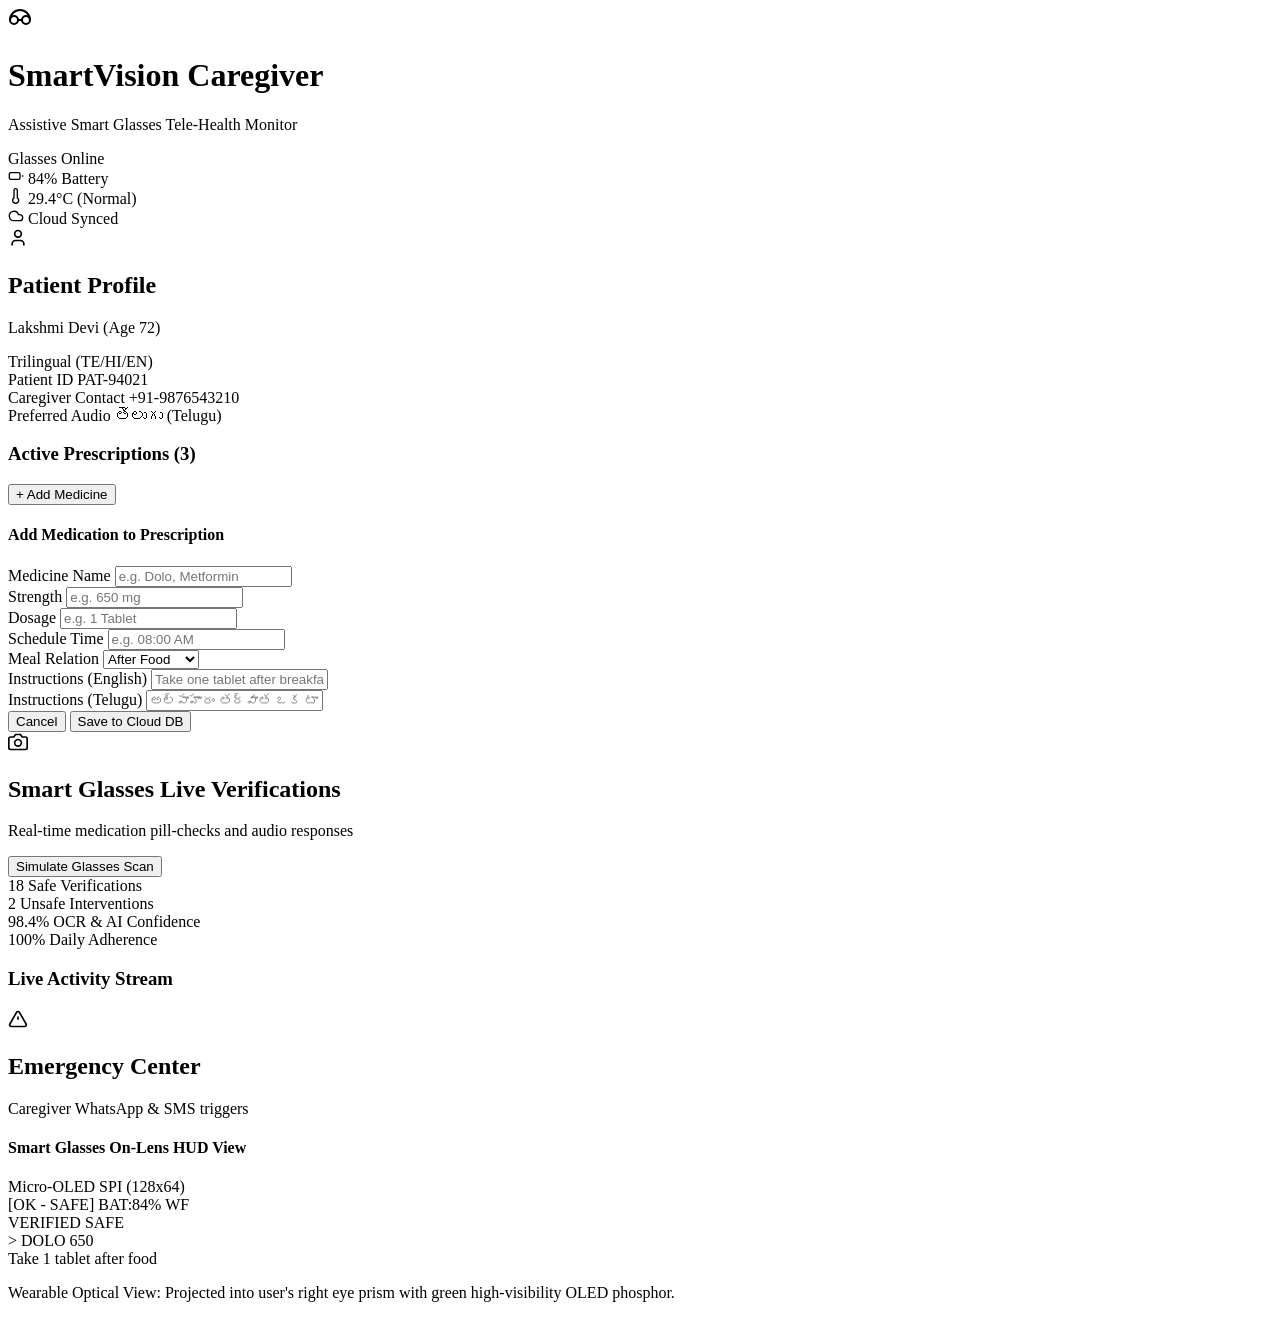
==== Backend/src/smartvision_backend/static/index.html @ 0db8f900 "feat(full-software): add Caregiver Portal, Emergency Alerts, on-lens HUD driver, and Power Manager w" ====
<!DOCTYPE html>
<html lang="en">
<head>
  <meta charset="UTF-8">
  <meta name="viewport" content="width=device-width, initial-scale=1.0">
  <meta name="description" content="SmartVision Caregiver Portal - Real-time medication verification monitoring, prescription management, and emergency alerts for assistive smart glasses.">
  <title>SmartVision | Caregiver & Tele-Health Portal</title>
  <link rel="preconnect" href="https://fonts.googleapis.com">
  <link rel="preconnect" href="https://fonts.gstatic.com" crossorigin>
  <link href="https://fonts.googleapis.com/css2?family=Plus+Jakarta+Sans:wght@300;400;500;600;700;800&family=JetBrains+Mono:wght@400;500;600&display=swap" rel="stylesheet">
  <link rel="stylesheet" href="/static/style.css">
</head>
<body class="dark-theme">
  <!-- Top Navigation Header -->
  <header class="app-header">
    <div class="brand">
      <div class="logo-icon">
        <svg width="24" height="24" viewBox="0 0 24 24" fill="none" stroke="currentColor" stroke-width="2">
          <circle cx="6" cy="12" r="4"/>
          <circle cx="18" cy="12" r="4"/>
          <path d="M10 12h4"/>
          <path d="M2 12a10 10 0 0 1 20 0"/>
        </svg>
      </div>
      <div>
        <h1 class="brand-title">SmartVision <span>Caregiver</span></h1>
        <p class="brand-sub">Assistive Smart Glasses Tele-Health Monitor</p>
      </div>
    </div>

    <!-- Live Telemetry Badges -->
    <div class="telemetry-bar">
      <div class="telemetry-chip chip-online">
        <span class="status-dot pulse-green"></span>
        <span id="device-status">Glasses Online</span>
      </div>
      <div class="telemetry-chip">
        <svg width="16" height="16" viewBox="0 0 24 24" fill="none" stroke="currentColor" stroke-width="2"><rect x="2" y="7" width="16" height="10" rx="2"/><line x1="22" y1="11" x2="22" y2="13"/></svg>
        <span id="battery-level">84% Battery</span>
      </div>
      <div class="telemetry-chip">
        <svg width="16" height="16" viewBox="0 0 24 24" fill="none" stroke="currentColor" stroke-width="2"><path d="M14 14.76V3.5a2.5 2.5 0 0 0-5 0v11.26a4.5 4.5 0 1 0 5 0z"/></svg>
        <span id="temple-temp">29.4°C (Normal)</span>
      </div>
      <div class="telemetry-chip chip-cloud">
        <svg width="16" height="16" viewBox="0 0 24 24" fill="none" stroke="currentColor" stroke-width="2"><path d="M17.5 19H9a7 7 0 1 1 6.71-9h1.79a4.5 4.5 0 1 1 0 9Z"/></svg>
        <span>Cloud Synced</span>
      </div>
    </div>
  </header>

  <!-- Main Portal Layout -->
  <main class="portal-grid">
    <!-- Left Column: Patient Profile & Prescription Authoring -->
    <section class="portal-card patient-card">
      <div class="card-header">
        <div class="header-icon user-icon">
          <svg width="20" height="20" viewBox="0 0 24 24" fill="none" stroke="currentColor" stroke-width="2"><path d="M19 21v-2a4 4 0 0 0-4-4H9a4 4 0 0 0-4 4v2"/><circle cx="12" cy="7" r="4"/></svg>
        </div>
        <div>
          <h2>Patient Profile</h2>
          <p class="subtitle" id="patient-name-display">Lakshmi Devi (Age 72)</p>
        </div>
        <span class="badge badge-accent">Trilingual (TE/HI/EN)</span>
      </div>

      <div class="patient-quick-info">
        <div class="info-item">
          <span class="label">Patient ID</span>
          <span class="value mono">PAT-94021</span>
        </div>
        <div class="info-item">
          <span class="label">Caregiver Contact</span>
          <span class="value mono">+91-9876543210</span>
        </div>
        <div class="info-item">
          <span class="label">Preferred Audio</span>
          <span class="value">తెలుగు (Telugu)</span>
        </div>
      </div>

      <!-- Prescriptions Section -->
      <div class="section-title-row">
        <h3>Active Prescriptions (<span id="prescriptions-count">3</span>)</h3>
        <button id="btn-add-med" class="btn btn-secondary btn-sm">+ Add Medicine</button>
      </div>

      <div class="prescriptions-list" id="prescriptions-list">
        <!-- Injected dynamically via JS -->
      </div>

      <!-- New Prescription Modal / Drawer Form -->
      <div id="modal-add-med" class="modal-form hidden">
        <h4>Add Medication to Prescription</h4>
        <form id="form-add-med">
          <div class="form-row">
            <label>Medicine Name</label>
            <input type="text" id="input-med-name" placeholder="e.g. Dolo, Metformin" required>
          </div>
          <div class="form-row form-grid-2">
            <div>
              <label>Strength</label>
              <input type="text" id="input-med-strength" placeholder="e.g. 650 mg" required>
            </div>
            <div>
              <label>Dosage</label>
              <input type="text" id="input-med-dose" placeholder="e.g. 1 Tablet" required>
            </div>
          </div>
          <div class="form-row form-grid-2">
            <div>
              <label>Schedule Time</label>
              <input type="text" id="input-med-time" placeholder="e.g. 08:00 AM" required>
            </div>
            <div>
              <label>Meal Relation</label>
              <select id="input-med-meal">
                <option value="AFTER_FOOD">After Food</option>
                <option value="BEFORE_FOOD">Before Food</option>
                <option value="WITH_FOOD">With Food</option>
              </select>
            </div>
          </div>
          <div class="form-row">
            <label>Instructions (English)</label>
            <input type="text" id="input-med-inst-en" placeholder="Take one tablet after breakfast with water" required>
          </div>
          <div class="form-row">
            <label>Instructions (Telugu)</label>
            <input type="text" id="input-med-inst-te" placeholder="అల్పాహారం తర్వాత ఒక టాబ్లెట్ నీటితో వేసుకోండి" required>
          </div>
          <div class="form-actions">
            <button type="button" id="btn-cancel-med" class="btn btn-outline">Cancel</button>
            <button type="submit" class="btn btn-primary">Save to Cloud DB</button>
          </div>
        </form>
      </div>
    </section>

    <!-- Center Column: Real-Time Medication Verification Feed -->
    <section class="portal-card live-feed-card">
      <div class="card-header">
        <div class="header-icon camera-icon">
          <svg width="20" height="20" viewBox="0 0 24 24" fill="none" stroke="currentColor" stroke-width="2"><path d="M23 19a2 2 0 0 1-2 2H3a2 2 0 0 1-2-2V8a2 2 0 0 1 2-2h4l2-3h6l2 3h4a2 2 0 0 1 2 2z"/><circle cx="12" cy="13" r="4"/></svg>
        </div>
        <div>
          <h2>Smart Glasses Live Verifications</h2>
          <p class="subtitle">Real-time medication pill-checks and audio responses</p>
        </div>
        <button id="btn-simulate-scan" class="btn btn-primary btn-sm">Simulate Glasses Scan</button>
      </div>

      <!-- Quick Stats KPI Row -->
      <div class="kpi-grid">
        <div class="kpi-card">
          <span class="kpi-num green" id="stat-verified-count">18</span>
          <span class="kpi-label">Safe Verifications</span>
        </div>
        <div class="kpi-card">
          <span class="kpi-num red" id="stat-warning-count">2</span>
          <span class="kpi-label">Unsafe Interventions</span>
        </div>
        <div class="kpi-card">
          <span class="kpi-num cyan" id="stat-accuracy">98.4%</span>
          <span class="kpi-label">OCR & AI Confidence</span>
        </div>
        <div class="kpi-card">
          <span class="kpi-num amber" id="stat-adherence">100%</span>
          <span class="kpi-label">Daily Adherence</span>
        </div>
      </div>

      <!-- Verification Feed List -->
      <div class="timeline-container">
        <h3>Live Activity Stream</h3>
        <div class="timeline" id="verification-timeline">
          <!-- Dynamically populated -->
        </div>
      </div>
    </section>

    <!-- Right Column: Emergency Alerts & HUD Lens Preview -->
    <section class="portal-card hud-alert-card">
      <div class="card-header">
        <div class="header-icon alert-icon">
          <svg width="20" height="20" viewBox="0 0 24 24" fill="none" stroke="currentColor" stroke-width="2"><path d="m21.73 18-8-14a2 2 0 0 0-3.48 0l-8 14A2 2 0 0 0 4 21h16a2 2 0 0 0 1.73-3Z"/><line x1="12" y1="9" x2="12" y2="13"/><line x1="12" y1="17" x2="12.01" y2="17"/></svg>
        </div>
        <div>
          <h2>Emergency Center</h2>
          <p class="subtitle">Caregiver WhatsApp & SMS triggers</p>
        </div>
      </div>

      <!-- Active Alerts Box -->
      <div class="alerts-container" id="alerts-container">
        <!-- Dynamically populated -->
      </div>

      <!-- On-Lens HUD Simulation Card -->
      <div class="hud-simulator-box">
        <div class="hud-title-row">
          <h4>Smart Glasses On-Lens HUD View</h4>
          <span class="tag-hud">Micro-OLED SPI (128x64)</span>
        </div>
        <div class="hud-screen" id="hud-screen">
          <div class="hud-header-bar">
            <span id="hud-status-badge">[OK - SAFE]</span>
            <span class="hud-right">BAT:84% WF</span>
          </div>
          <div class="hud-title" id="hud-title">VERIFIED SAFE</div>
          <div class="hud-main" id="hud-main">&gt; DOLO 650</div>
          <div class="hud-sub" id="hud-sub">Take 1 tablet after food</div>
        </div>
        <p class="hud-caption">Wearable Optical View: Projected into user's right eye prism with green high-visibility OLED phosphor.</p>
      </div>
    </section>
  </main>

  <!-- Notification Toast -->
  <div id="toast" class="toast hidden"></div>

  <script src="/static/app.js"></script>
</body>
</html>
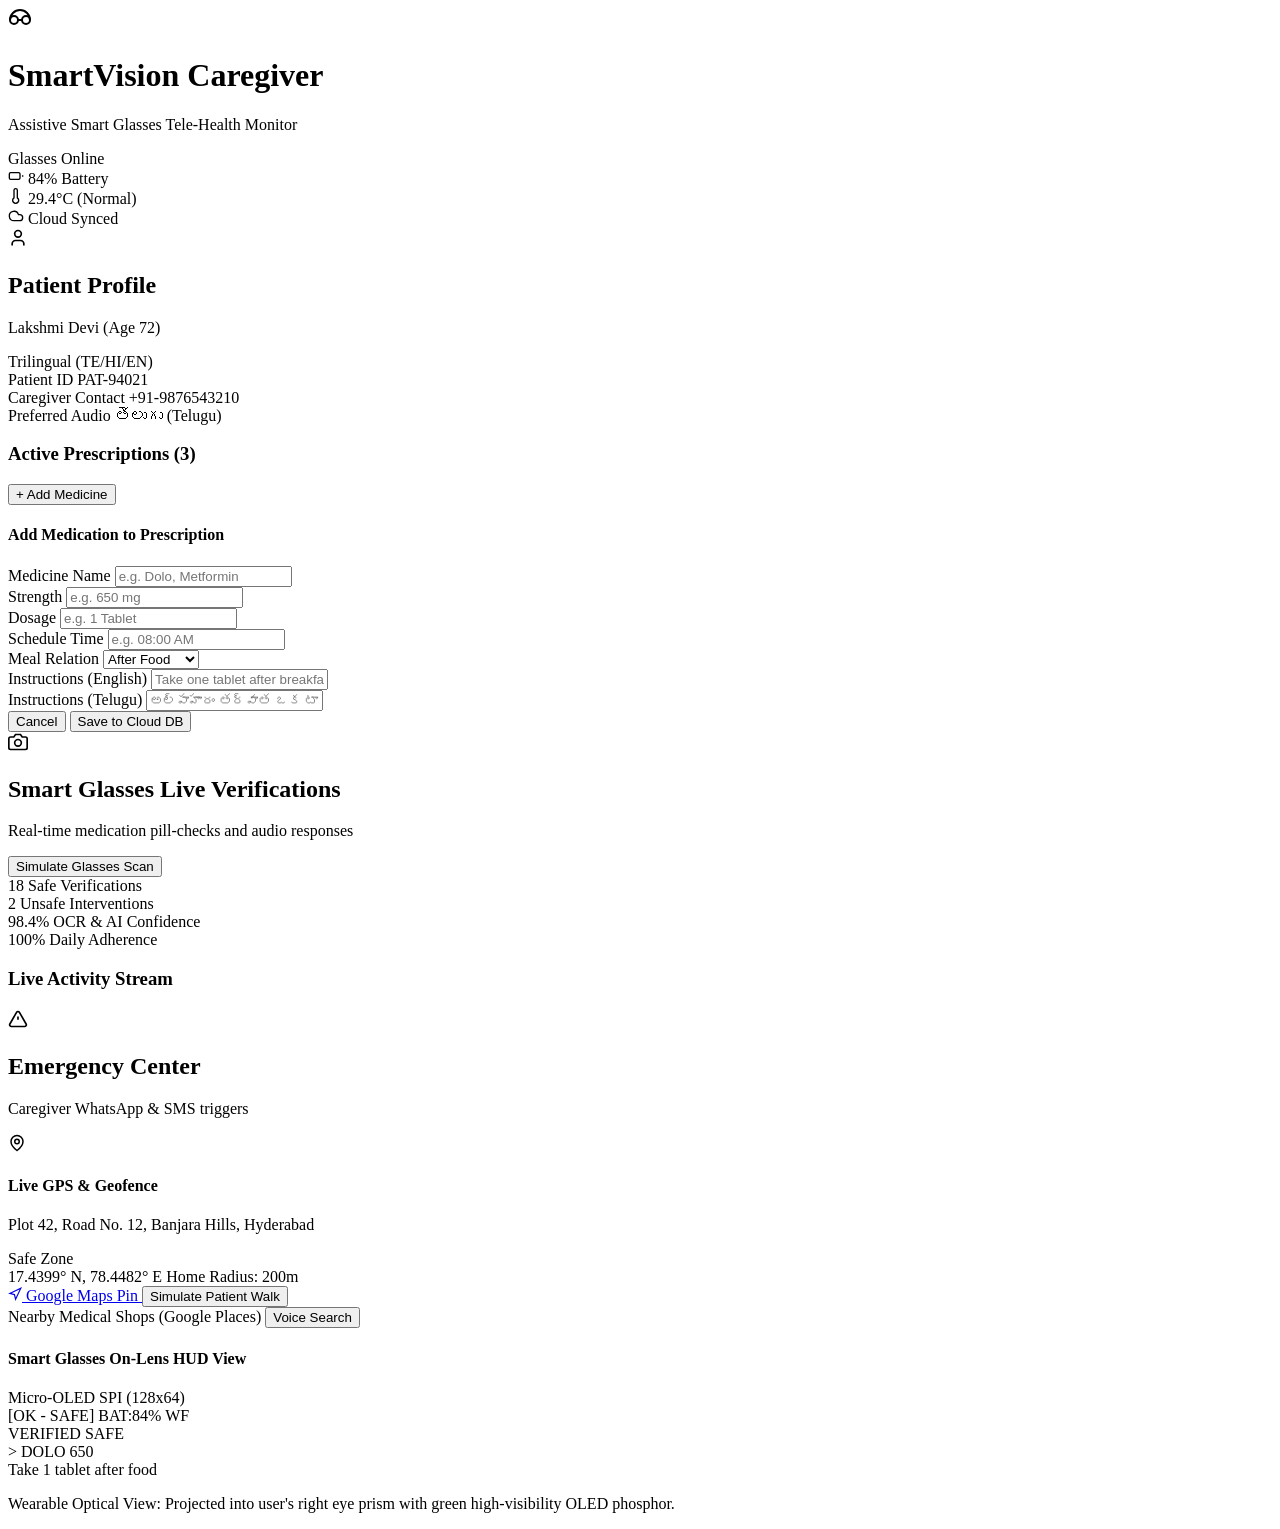
==== commit 86fa42fa: "feat(location & lens-ocr): add Google Maps GPS geofencing, NMEA serial parser, nearby pharmacy disco" ====
--- a/Backend/src/smartvision_backend/static/index.html
+++ b/Backend/src/smartvision_backend/static/index.html
@@ -196,6 +196,44 @@
         <!-- Dynamically populated -->
       </div>
 
+      <!-- Live GPS & Safe-Zone Geofence Card -->
+      <div class="gps-tracker-box">
+        <div class="card-header-sub">
+          <div class="gps-icon-badge">
+            <svg width="18" height="18" viewBox="0 0 24 24" fill="none" stroke="currentColor" stroke-width="2"><path d="M20 10c0 6-8 12-8 12s-8-6-8-12a8 8 0 0 1 16 0Z"/><circle cx="12" cy="10" r="3"/></svg>
+          </div>
+          <div>
+            <h4>Live GPS & Geofence</h4>
+            <p class="subtitle" id="gps-address">Plot 42, Road No. 12, Banjara Hills, Hyderabad</p>
+          </div>
+          <span class="badge badge-accent" id="geofence-status">Safe Zone</span>
+        </div>
+
+        <div class="gps-coords-row">
+          <span class="mono" id="gps-coords-text">17.4399° N, 78.4482° E</span>
+          <span class="gps-dist" id="gps-distance-text">Home Radius: 200m</span>
+        </div>
+
+        <div class="gps-actions-row">
+          <a id="btn-google-maps" href="https://www.google.com/maps?q=17.4399,78.4482" target="_blank" class="btn btn-google btn-sm">
+            <svg width="14" height="14" viewBox="0 0 24 24" fill="none" stroke="currentColor" stroke-width="2"><polygon points="3 11 22 2 13 21 11 13 3 11"/></svg>
+            Google Maps Pin
+          </a>
+          <button id="btn-simulate-walk" class="btn btn-secondary btn-sm">Simulate Patient Walk</button>
+        </div>
+
+        <!-- Nearby Pharmacies Voice Query Widget -->
+        <div class="nearby-pharmacies-box">
+          <div class="pharmacy-header">
+            <span>Nearby Medical Shops (Google Places)</span>
+            <button id="btn-query-pharmacy" class="btn-text">Voice Search</button>
+          </div>
+          <div class="pharmacy-list" id="pharmacy-list">
+            <!-- Dynamically populated -->
+          </div>
+        </div>
+      </div>
+
       <!-- On-Lens HUD Simulation Card -->
       <div class="hud-simulator-box">
         <div class="hud-title-row">
